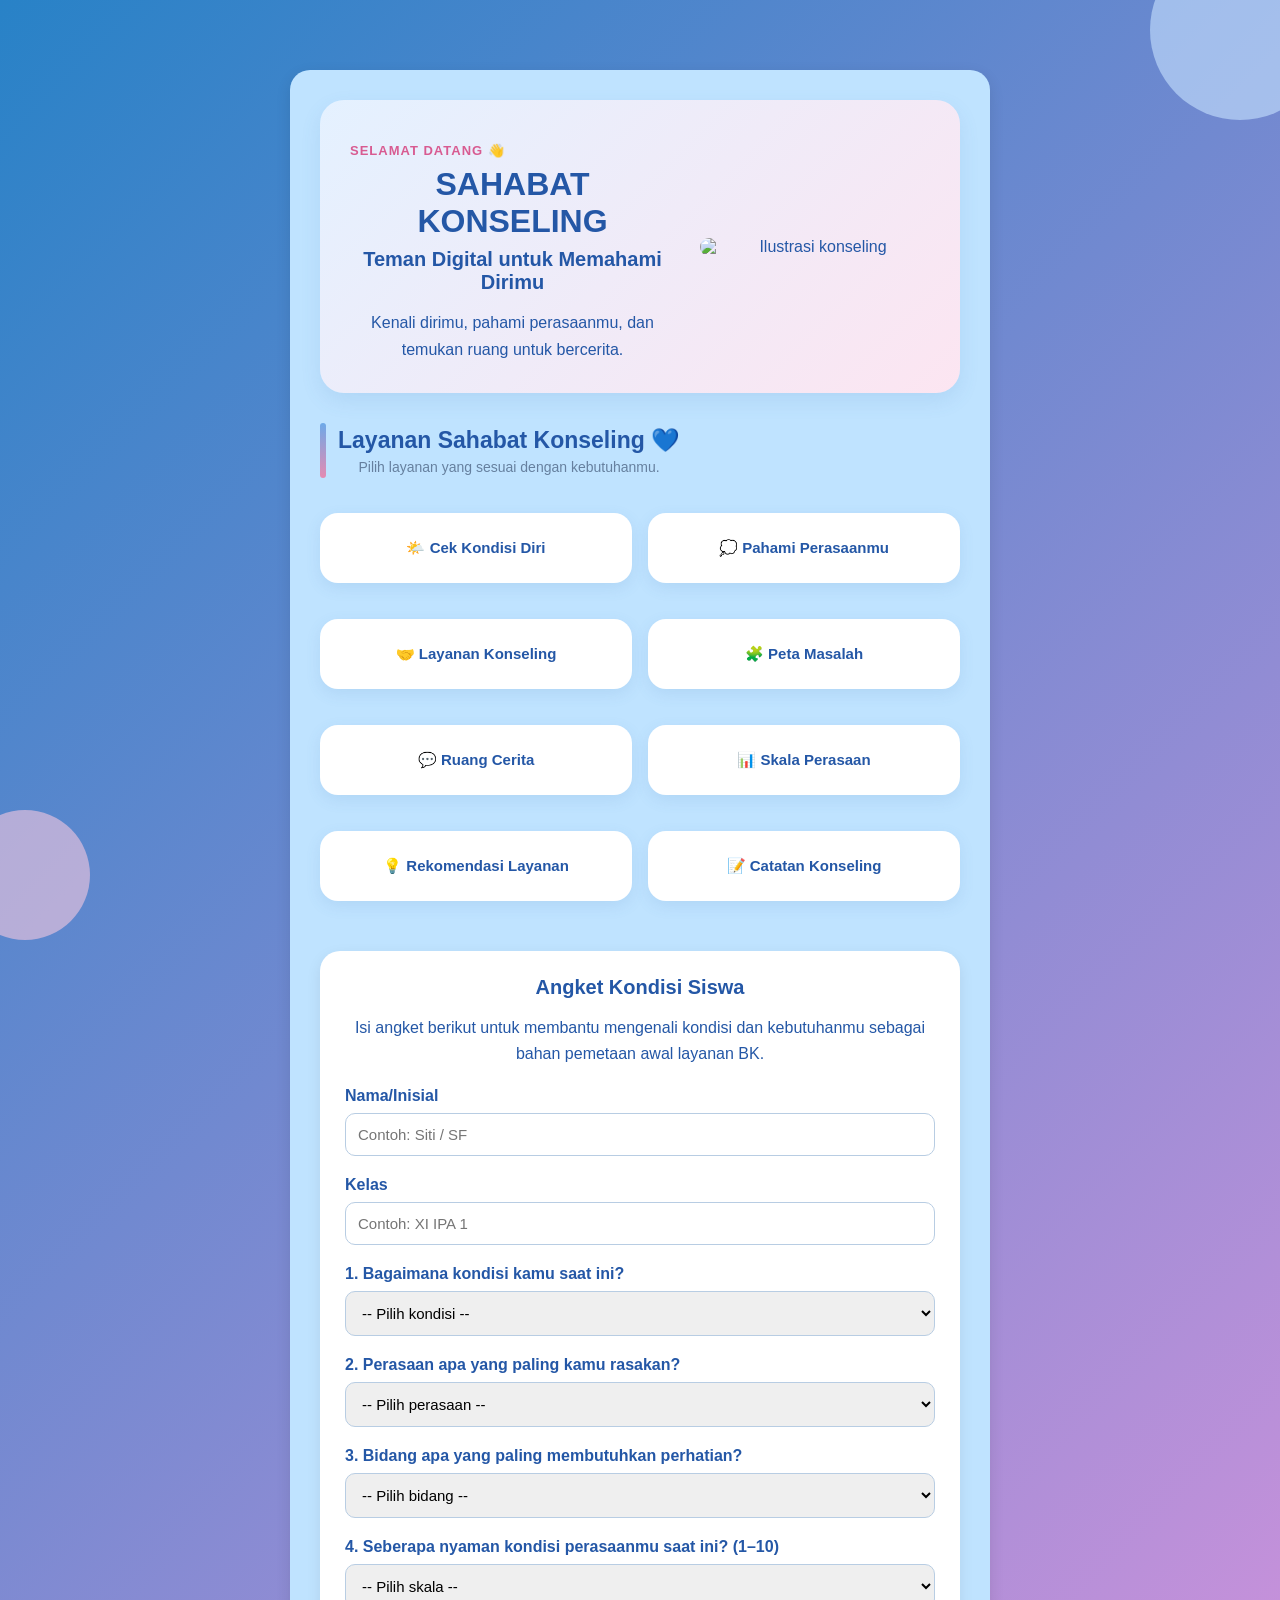
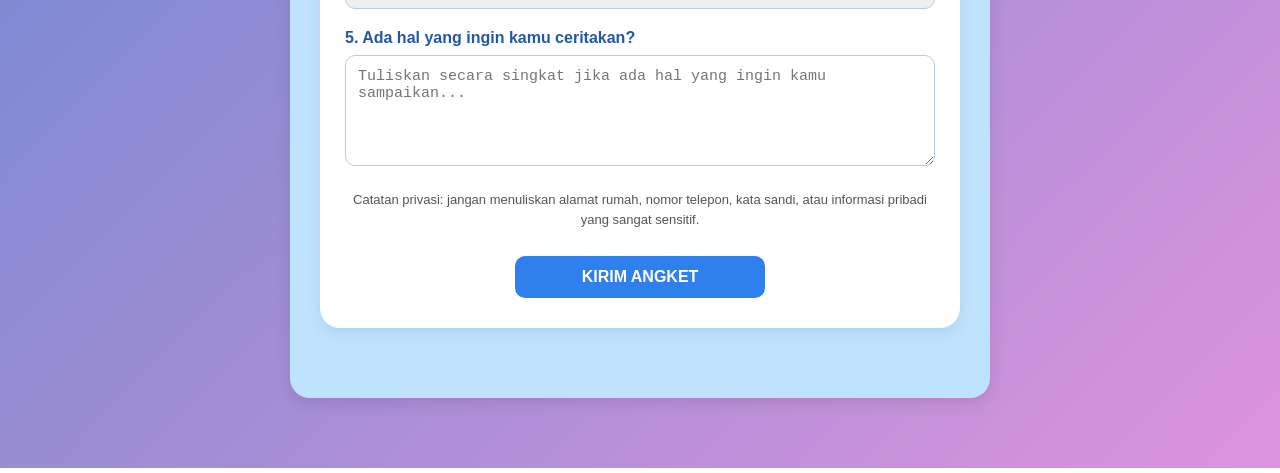
==== index.html @ 0c0e0106 "Add files via upload" ====
<!DOCTYPE html>
<html lang="id">

<head>
    <meta charset="UTF-8">
    <meta name="viewport" content="width=device-width, initial-scale=1.0">

    <title>SAHABAT KONSELING</title>

    <link rel="stylesheet" href="style.css">
</head>

<body>

    <div class="dekorasi dekorasi-1"></div>
    <div class="dekorasi dekorasi-2"></div>

    <div class="container">

        <!-- HERO -->
        <div class="hero">

            <div class="hero-content">

                <p class="welcome">SELAMAT DATANG 👋</p>

                <h1>SAHABAT KONSELING</h1>

                <h2>Teman Digital untuk Memahami Dirimu</h2>

                <p class="hero-text">
                    Kenali dirimu, pahami perasaanmu, dan temukan ruang untuk bercerita.
                </p>

            </div>

            <div class="hero-image">
                <img src="gambar/pg konseling.jpeg" alt="Ilustrasi konseling">
            </div>

        </div>


        <!-- LAYANAN -->
        <div class="section-title">

            <span class="section-line"></span>

            <div>

                <h3>Layanan Sahabat Konseling 💙</h3>

                <p class="layanan-text">
                    Pilih layanan yang sesuai dengan kebutuhanmu.
                </p>

            </div>

        </div>


        <div class="layanan-menu">

            <button onclick="cekKondisi()">🌤️ Cek Kondisi Diri</button>

            <button onclick="pahamiPerasaan()">💭 Pahami Perasaanmu</button>

            <button onclick="layananKonseling()">🤝 Layanan Konseling</button>

            <button onclick="petaMasalah()">🧩 Peta Masalah</button>

            <button onclick="ruangCerita()">💬 Ruang Cerita</button>

            <button onclick="skalaPerasaan()">📊 Skala Perasaan</button>

            <button onclick="rekomendasiLayanan()">💡 Rekomendasi Layanan</button>

            <button onclick="catatanKonseling()">📝 Catatan Konseling</button>

        </div>


        <div id="hasil"></div>


        <!-- ANGKET -->
        <section class="angket-section">

            <h2>Angket Kondisi Siswa</h2>

            <p>
                Isi angket berikut untuk membantu mengenali kondisi dan
                kebutuhanmu sebagai bahan pemetaan awal layanan BK.
            </p>


            <div class="form-group">

                <label for="namaAngket">Nama/Inisial</label>

                <input
                    type="text"
                    id="namaAngket"
                    placeholder="Contoh: Siti / SF"
                >

            </div>


            <div class="form-group">

                <label for="kelasAngket">Kelas</label>

                <input
                    type="text"
                    id="kelasAngket"
                    placeholder="Contoh: XI IPA 1"
                >

            </div>


            <div class="form-group">

                <label for="kondisiAngket">
                    1. Bagaimana kondisi kamu saat ini?
                </label>

                <select id="kondisiAngket">

                    <option value="">
                        -- Pilih kondisi --
                    </option>

                    <option value="Senang dan bersemangat">
                        Senang dan bersemangat
                    </option>

                    <option value="Biasa saja / cukup stabil">
                        Biasa saja / cukup stabil
                    </option>

                    <option value="Sedih / kurang semangat">
                        Sedih / kurang semangat
                    </option>

                    <option value="Cemas / khawatir">
                        Cemas / khawatir
                    </option>

                    <option value="Bingung">
                        Bingung
                    </option>

                </select>

            </div>


            <div class="form-group">

                <label for="perasaanAngket">
                    2. Perasaan apa yang paling kamu rasakan?
                </label>

                <select id="perasaanAngket">

                    <option value="">
                        -- Pilih perasaan --
                    </option>

                    <option value="Senang">Senang</option>
                    <option value="Sedih">Sedih</option>
                    <option value="Cemas">Cemas</option>
                    <option value="Marah">Marah</option>
                    <option value="Bingung">Bingung</option>

                </select>

            </div>


            <div class="form-group">

                <label for="bidangAngket">
                    3. Bidang apa yang paling membutuhkan perhatian?
                </label>

                <select id="bidangAngket">

                    <option value="">
                        -- Pilih bidang --
                    </option>

                    <option value="Pribadi">Pribadi</option>

                    <option value="Sosial / Pertemanan">
                        Sosial / Pertemanan
                    </option>

                    <option value="Belajar">Belajar</option>

                    <option value="Karier">Karier</option>

                    <option value="Keluarga">Keluarga</option>

                </select>

            </div>


            <div class="form-group">

                <label for="skalaAngket">
                    4. Seberapa nyaman kondisi perasaanmu saat ini? (1–10)
                </label>

                <select id="skalaAngket">

                    <option value="">
                        -- Pilih skala --
                    </option>

                    <option value="1">1 - Sangat tidak nyaman</option>
                    <option value="2">2</option>
                    <option value="3">3</option>
                    <option value="4">4</option>
                    <option value="5">5 - Cukup nyaman</option>
                    <option value="6">6</option>
                    <option value="7">7</option>
                    <option value="8">8</option>
                    <option value="9">9</option>
                    <option value="10">10 - Sangat nyaman</option>

                </select>

            </div>


            <div class="form-group">

                <label for="catatanAngket">
                    5. Ada hal yang ingin kamu ceritakan?
                </label>

                <textarea
                    id="catatanAngket"
                    rows="5"
                    placeholder="Tuliskan secara singkat jika ada hal yang ingin kamu sampaikan..."
                ></textarea>

            </div>


            <p class="privasi-angket">
                Catatan privasi: jangan menuliskan alamat rumah,
                nomor telepon, kata sandi, atau informasi pribadi
                yang sangat sensitif.
            </p>


            <button type="button" onclick="kirimAngket()">
                KIRIM ANGKET
            </button>

        </section>

    </div>


    <script src="./script.js"></script>

</body>

</html>
---- style.css ----
* {
    box-sizing: border-box;
}

body {
    margin: 0;
    padding: 30px 0;
    font-family: Arial, sans-serif;
    background: linear-gradient(135deg, #2882c7, #c035c088);
    color: #2457a6;
    min-height: 100vh;
}

h1 {
    text-align: center;
    margin: 45px auto 10px auto;
    font-size: 32px;
    width: 100%;
}

h2 {
    text-align: center;
    font-size: 20px;
    margin: 0 auto 10px auto;
    width: 100%;
}

h3 {
    text-align: center;
    font-size: 24px;
    margin: 25px auto 15px auto;
    width: 100%;
}

/* Kotak utama */
.container {
    width: 90%;
    max-width: 700px;
    margin: 40px auto;
    padding: 30px;
    background-color: #bfe3ff;
    border-radius: 20px;
    box-shadow: 0 5px 15px rgba(0, 0, 0, 0.1);
}

/* Tombol */
button {
    display: block;
    width: 250px;
    padding: 12px 20px;
    margin: 10px auto;
    border: none;
    border-radius: 10px;
    cursor: pointer;
    font-size: 14px;
    background-color: #2f80ed;
    color: white;
}

/* Saat tombol disentuh mouse */
button:hover {
    background-color: #e70f458a;
    transform: scale(1.03);
}

button:active {
    transform: scale(0.98);
}

.hero-text {
    text-align: center;
    width: 100%;
    max-width: 650px;
    margin: 10px auto 35px auto;
    padding: 0 20px;
    line-height: 1.6;
}
.layanan-text {
    text-align: center;
    width: 100%;
    margin: 0 auto 20px auto;
    padding: 0 20px;
    font-size: 16px;
}
.layanan-menu {
    display: flex;
    flex-direction: column;
    align-items: center;
    gap: 10px;
}

.layanan-menu button {
    width: 90%;
    max-width: 400px;
    padding: 14px 20px;
    border-radius: 12px;
    font-size: 15px;
box-shadow: 0 4px 8px rgba(0, 0, 0, 0.1);
    transition: 0.2s;
}
#hasil {
    display: none;
    width: 90%;
    max-width: 600px;
    margin: 25px auto;
    padding: 15px 20px;
    background-color: white;
    color: #0b138b;
    text-align: center;
    border: 2px solid #2f80ed;
    border-radius: 15px;
    box-shadow: 0 4px 10px rgba(0, 0, 0, 0.1);
}
/* DEKORASI */
.dekorasi {
    position: fixed;
    border-radius: 50%;
    z-index: -1;
    opacity: 0.6;
}

.dekorasi-1 {
    width: 180px;
    height: 180px;
    background: #c9e3ff;
    top: -60px;
    right: -50px;
}

.dekorasi-2 {
    width: 130px;
    height: 130px;
    background: #f6c9df;
    bottom: -40px;
    left: -40px;
}

/* HERO */
.hero {
    background: linear-gradient(135deg, #e4f1ff, #fce5f1);
    padding: 30px;
    border-radius: 24px;
    margin-bottom: 30px;
    box-shadow: 0 8px 20px rgba(70, 120, 180, 0.12);
}

.hero-content {
    max-width: 650px;
}

.welcome {
    font-size: 13px;
    font-weight: bold;
    color: #d85b91;
    letter-spacing: 1px;
    margin-bottom: 8px;
}

.hero h1 {
    margin: 5px 0 8px;
}

.hero h2 {
    margin: 0 0 15px;
}

.hero-text {
    margin: 0;
    line-height: 1.7;
}

/* JUDUL LAYANAN */
.section-title {
    display: flex;
    align-items: center;
    gap: 12px;
    margin: 25px 0 5px;
}

.section-line {
    width: 6px;
    height: 55px;
    border-radius: 10px;
    background: linear-gradient(#6da9e8, #e58bb2);
}

.section-title h3 {
    margin: 0 0 5px;
    color: #2457a6;
    font-size: 23px;
}

.section-title .layanan-text {
    margin: 0;
    color: #66809f;
    font-size: 14px;
}

/* KARTU LAYANAN */
.layanan-menu {
    display: grid;
    grid-template-columns: repeat(2, 1fr);
    gap: 16px;
    margin-top: 25px;
}

.layanan-menu button {
    width: 100%;
    min-height: 70px;
    border: none;
    border-radius: 18px;
    background: white;
    color: #2457a6;
    font-size: 15px;
    font-weight: bold;
    cursor: pointer;
    box-shadow: 0 5px 15px rgba(70, 120, 180, 0.12);
    transition: 0.25s;
}

.layanan-menu button:hover {
    transform: translateY(-4px);
    background: #eaf4ff;
    box-shadow: 0 8px 20px rgba(70, 120, 180, 0.2);
}

/* KARTU HASIL */
#hasil {
    margin-top: 25px;
}

.hasil-card {
    background: white;
    border-radius: 22px;
    padding: 25px;
    margin-top: 20px;
    box-shadow: 0 8px 25px rgba(70, 120, 180, 0.15);
    border-left: 6px solid #6da9e8;
    line-height: 1.7;
}

.hasil-card h3 {
    color: #2457a6;
    margin-top: 0;
}

.hasil-card p {
    color: #4f6680;
    line-height: 1.7;
}

.hasil-card strong {
    color: #2457a6;
}

/* TAMPILAN HP */
@media (max-width: 600px) {

    .container {
        width: 94%;
        padding: 20px;
    }

    .layanan-menu {
        grid-template-columns: 1fr;
    }

    .hero {
        padding: 22px;
    }

    h1 {
        font-size: 28px;
    }
}
/* GAMBAR HERO */
.hero {
    display: flex;
    align-items: center;
    justify-content: space-between;
    gap: 25px;
}

.hero-content {
    flex: 1;
}

.hero-image {
    flex: 0 0 230px;
    text-align: center;
}

.hero-image img {
    width: 100%;
    max-width: 230px;
    height: auto;
    display: block;
    border-radius: 20px;
}
@media (max-width: 600px) {

    .hero {
        flex-direction: column;
        text-align: center;
    }

    .hero-image {
        flex: none;
    }

    .hero-image img {
        max-width: 200px;
    }
}

/* ================================
   ANGKET KONSELINGKU
================================ */

.angket-section {
    margin: 40px auto;
    padding: 25px;
    max-width: 650px;
    background: #ffffff;
    border-radius: 20px;
    box-shadow: 0 5px 15px rgba(0, 0, 0, 0.08);
    text-align: left;
}

.angket-section h2 {
    text-align: center;
    margin-bottom: 10px;
}

.angket-section > p {
    text-align: center;
    line-height: 1.6;
}

.form-group {
    margin: 20px 0;
}

.form-group label {
    display: block;
    margin-bottom: 8px;
    font-weight: bold;
}

.form-group input,
.form-group select,
.form-group textarea {
    width: 100%;
    padding: 12px;
    border: 1px solid #b8cde3;
    border-radius: 10px;
    box-sizing: border-box;
    font-size: 15px;
}

.form-group textarea {
    resize: vertical;
}

.privasi-angket {
    font-size: 13px;
    color: #555;
    line-height: 1.5;
}

.angket-section button {
    display: block;
    width: 250px;
    margin: 25px auto 5px;
    padding: 12px;
    border: none;
    border-radius: 10px;
    cursor: pointer;
    font-size: 16px;
    font-weight: bold;
}
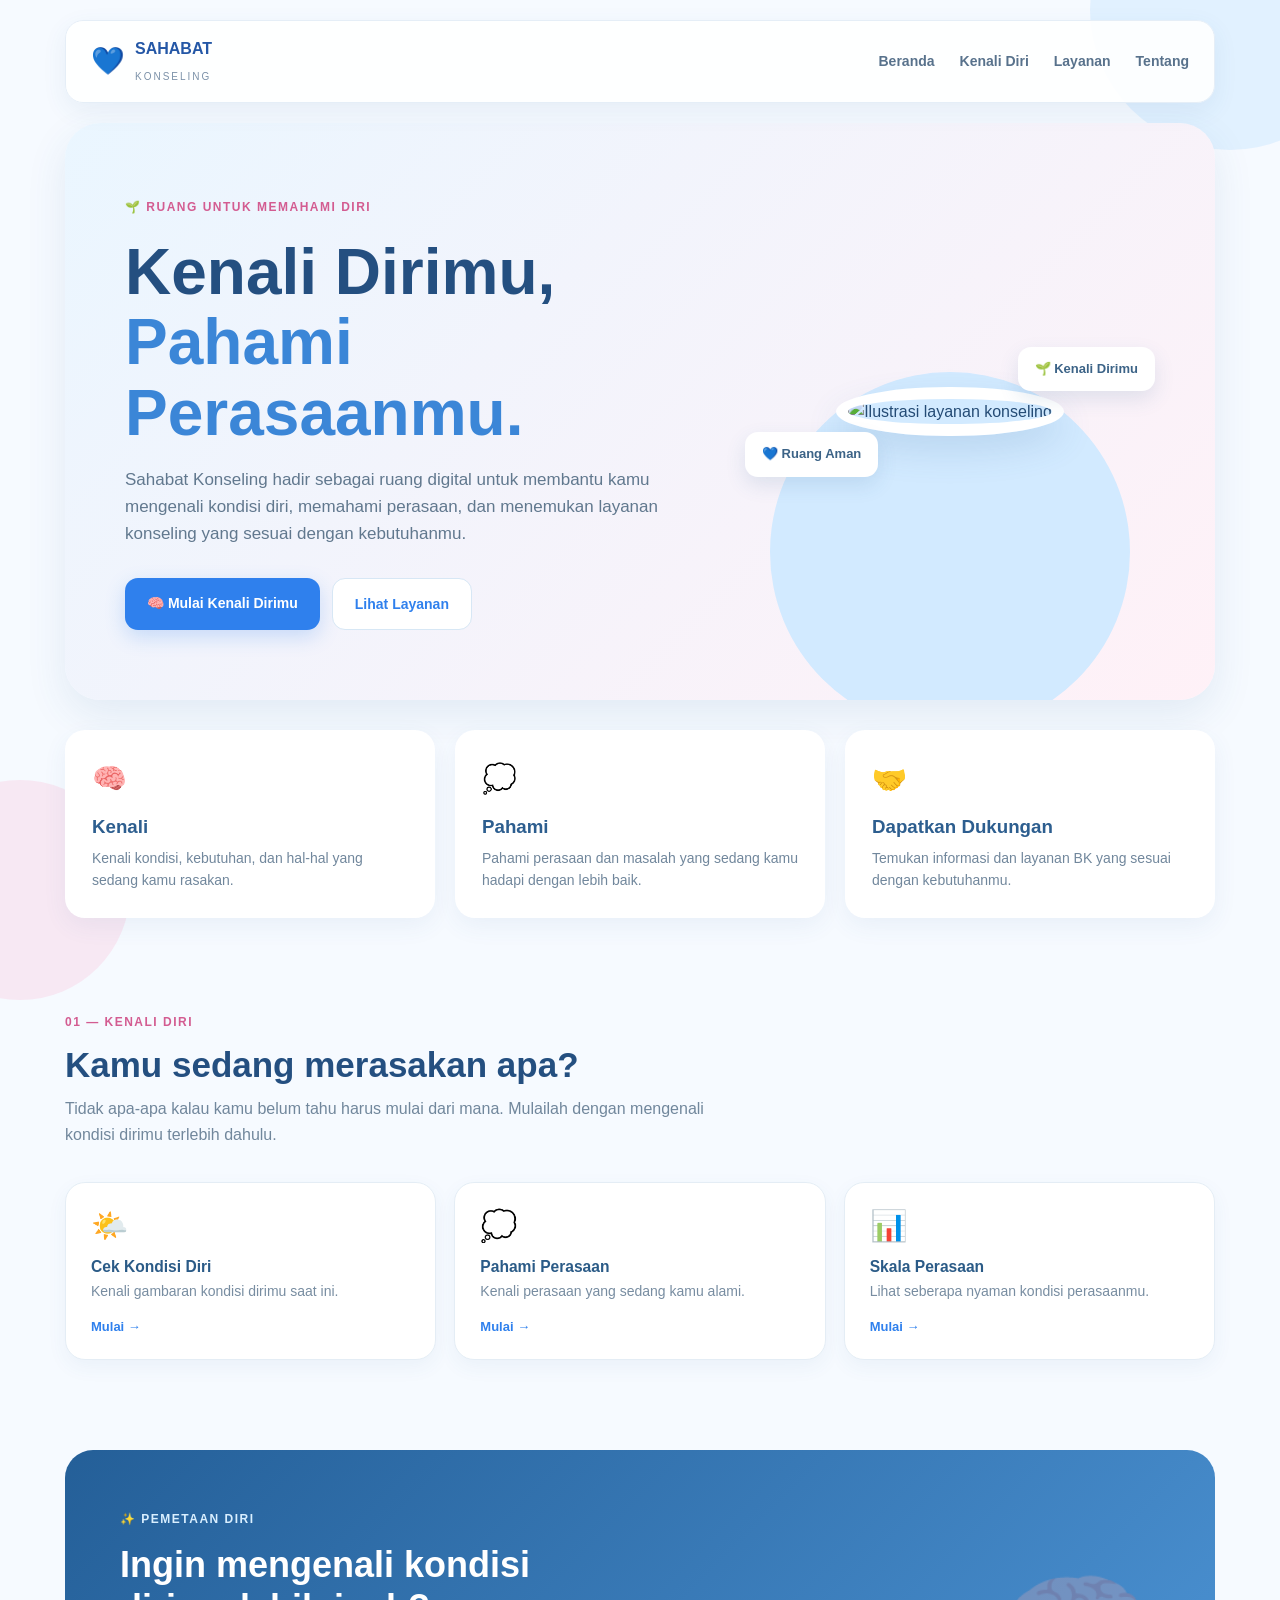
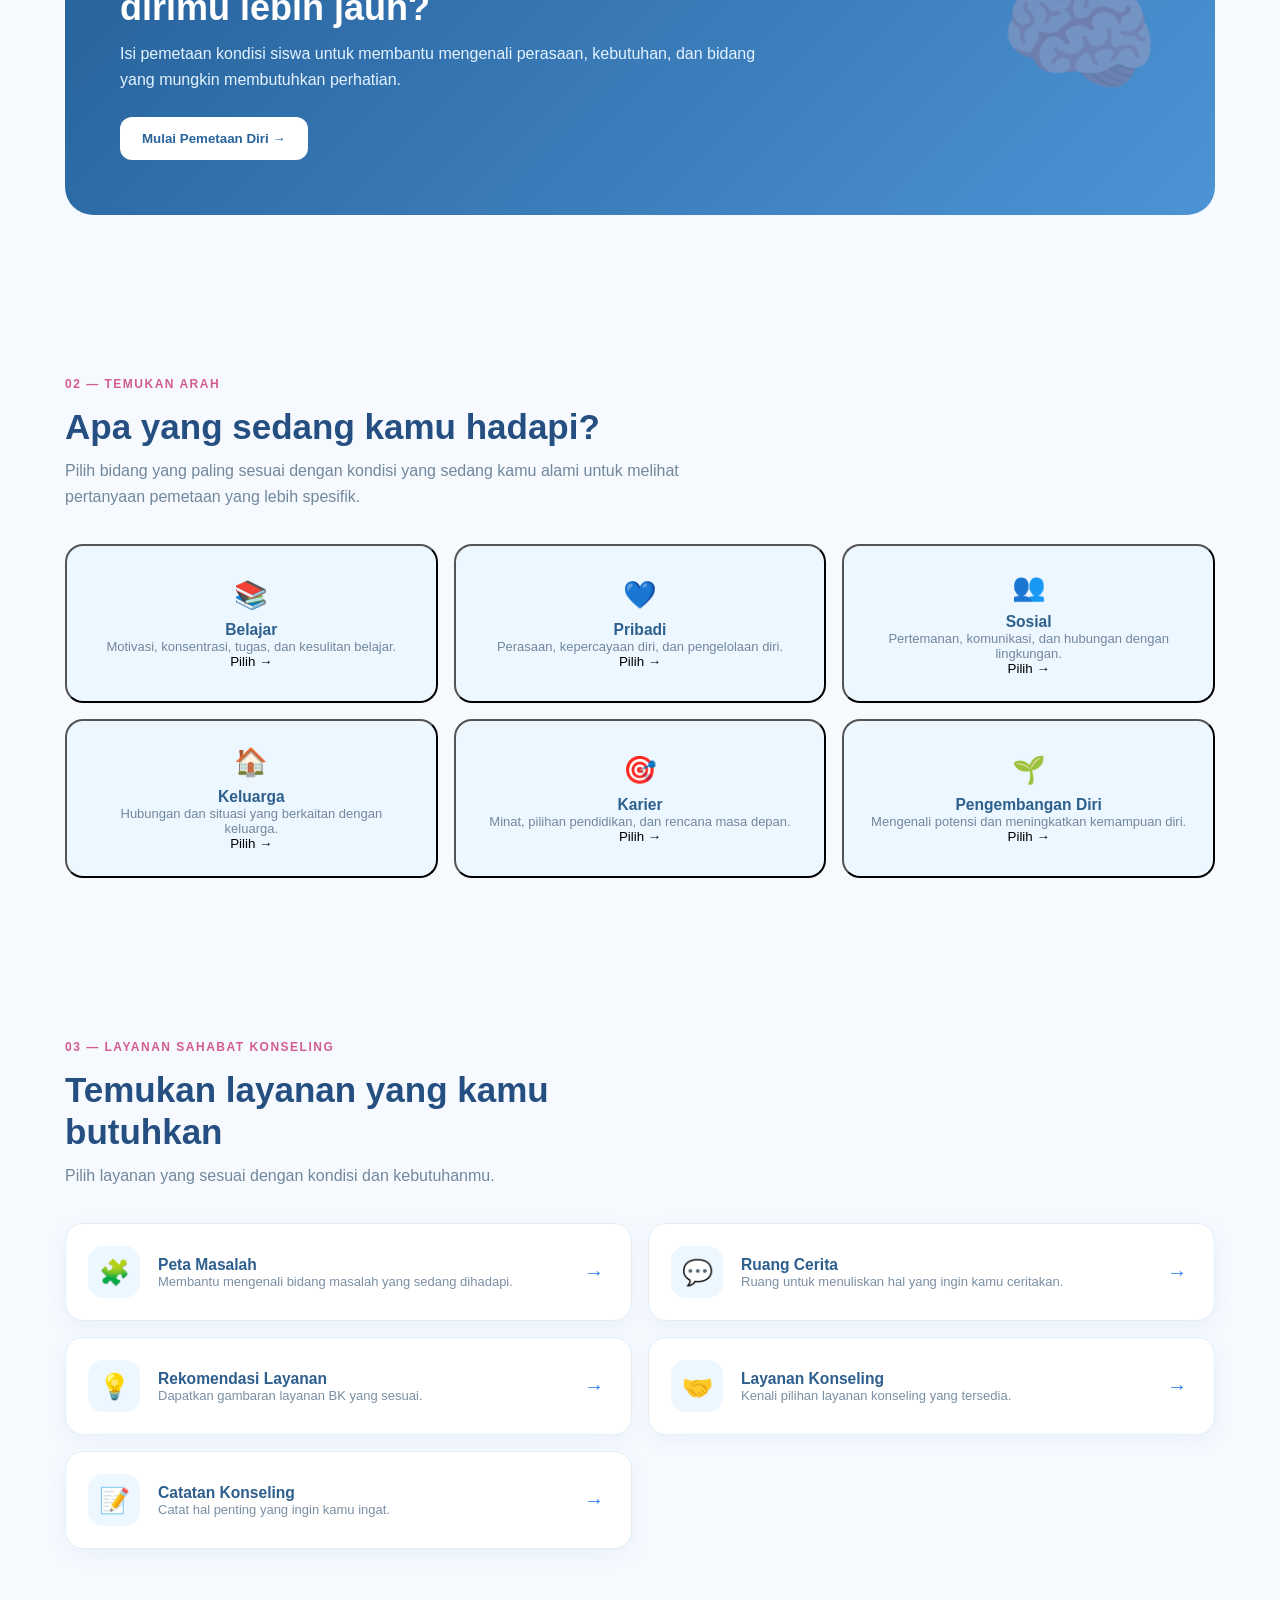
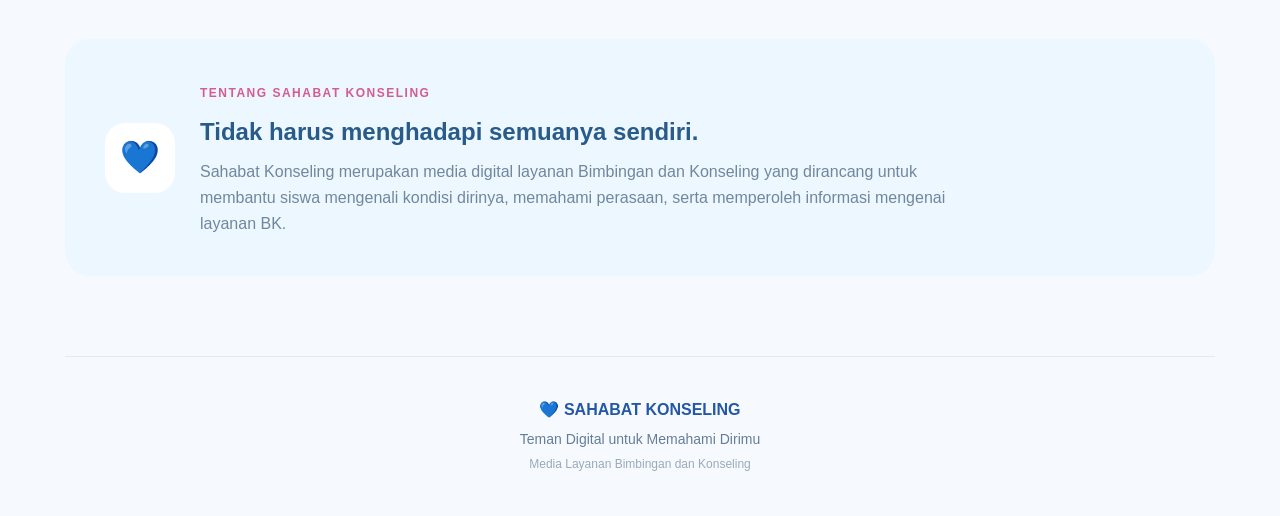
==== commit 2da8d4bf: "Add files via upload" ====
--- a/index.html
+++ b/index.html
@@ -5,98 +5,763 @@
     <meta charset="UTF-8">
     <meta name="viewport" content="width=device-width, initial-scale=1.0">
 
-    <title>SAHABAT KONSELING</title>
+    <title>Sahabat Konseling</title>
 
     <link rel="stylesheet" href="style.css">
 </head>
 
 <body>
 
+    <!-- DEKORASI -->
     <div class="dekorasi dekorasi-1"></div>
     <div class="dekorasi dekorasi-2"></div>
 
-    <div class="container">
-
-        <!-- HERO -->
-        <div class="hero">
+
+    <!-- NAVBAR -->
+    <header class="navbar">
+
+        <div class="logo">
+            <span>💙</span>
+
+            <div>
+                <strong>SAHABAT</strong>
+                <small>KONSELING</small>
+            </div>
+        </div>
+
+
+        <nav>
+            <a href="#beranda">Beranda</a>
+            <a href="#kenali">Kenali Diri</a>
+            <a href="#layanan">Layanan</a>
+            <a href="#tentang">Tentang</a>
+        </nav>
+
+    </header>
+
+
+    <main>
+
+
+        <!-- =========================
+             HERO
+        ========================== -->
+
+        <section class="hero" id="beranda">
 
             <div class="hero-content">
 
-                <p class="welcome">SELAMAT DATANG 👋</p>
-
-                <h1>SAHABAT KONSELING</h1>
-
-                <h2>Teman Digital untuk Memahami Dirimu</h2>
-
-                <p class="hero-text">
-                    Kenali dirimu, pahami perasaanmu, dan temukan ruang untuk bercerita.
+                <span class="hero-label">
+                    🌱 RUANG UNTUK MEMAHAMI DIRI
+                </span>
+
+
+                <h1>
+                    Kenali Dirimu,<br>
+                    <span>Pahami Perasaanmu.</span>
+                </h1>
+
+
+                <p>
+                    Sahabat Konseling hadir sebagai ruang digital
+                    untuk membantu kamu mengenali kondisi diri,
+                    memahami perasaan, dan menemukan layanan
+                    konseling yang sesuai dengan kebutuhanmu.
                 </p>
 
-            </div>
+
+                <div class="hero-buttons">
+
+                    <a href="#kenali" class="btn-primary">
+                        🧠 Mulai Kenali Dirimu
+                    </a>
+
+                    <a href="#layanan" class="btn-secondary">
+                        Lihat Layanan
+                    </a>
+
+                </div>
+
+            </div>
+
 
             <div class="hero-image">
-                <img src="gambar/pg konseling.jpeg" alt="Ilustrasi konseling">
-            </div>
-
-        </div>
-
-
-        <!-- LAYANAN -->
-        <div class="section-title">
-
-            <span class="section-line"></span>
-
-            <div>
-
-                <h3>Layanan Sahabat Konseling 💙</h3>
-
-                <p class="layanan-text">
-                    Pilih layanan yang sesuai dengan kebutuhanmu.
+
+                <div class="image-circle"></div>
+
+                <img
+                    src="gambar/pg konseling.jpeg"
+                    alt="Ilustrasi layanan konseling"
+                >
+
+
+                <div class="floating-card card-one">
+                    💙 Ruang Aman
+                </div>
+
+
+                <div class="floating-card card-two">
+                    🌱 Kenali Dirimu
+                </div>
+
+            </div>
+
+        </section>
+
+
+
+        <!-- =========================
+             INFO SINGKAT
+        ========================== -->
+
+        <section class="intro-section">
+
+
+            <div class="intro-card">
+
+                <div class="intro-icon">
+                    🧠
+                </div>
+
+                <h3>
+                    Kenali
+                </h3>
+
+                <p>
+                    Kenali kondisi, kebutuhan, dan hal-hal
+                    yang sedang kamu rasakan.
                 </p>
 
             </div>
 
-        </div>
-
-
-        <div class="layanan-menu">
-
-            <button onclick="cekKondisi()">🌤️ Cek Kondisi Diri</button>
-
-            <button onclick="pahamiPerasaan()">💭 Pahami Perasaanmu</button>
-
-            <button onclick="layananKonseling()">🤝 Layanan Konseling</button>
-
-            <button onclick="petaMasalah()">🧩 Peta Masalah</button>
-
-            <button onclick="ruangCerita()">💬 Ruang Cerita</button>
-
-            <button onclick="skalaPerasaan()">📊 Skala Perasaan</button>
-
-            <button onclick="rekomendasiLayanan()">💡 Rekomendasi Layanan</button>
-
-            <button onclick="catatanKonseling()">📝 Catatan Konseling</button>
-
-        </div>
-
+
+
+            <div class="intro-card">
+
+                <div class="intro-icon">
+                    💭
+                </div>
+
+                <h3>
+                    Pahami
+                </h3>
+
+                <p>
+                    Pahami perasaan dan masalah yang sedang
+                    kamu hadapi dengan lebih baik.
+                </p>
+
+            </div>
+
+
+
+            <div class="intro-card">
+
+                <div class="intro-icon">
+                    🤝
+                </div>
+
+                <h3>
+                    Dapatkan Dukungan
+                </h3>
+
+                <p>
+                    Temukan informasi dan layanan BK yang
+                    sesuai dengan kebutuhanmu.
+                </p>
+
+            </div>
+
+        </section>
+
+
+
+        <!-- =========================
+             KENALI DIRI
+        ========================== -->
+
+        <section class="section" id="kenali">
+
+
+            <div class="section-heading">
+
+                <span>
+                    01 — KENALI DIRI
+                </span>
+
+                <h2>
+                    Kamu sedang merasakan apa?
+                </h2>
+
+                <p>
+                    Tidak apa-apa kalau kamu belum tahu harus mulai dari mana.
+                    Mulailah dengan mengenali kondisi dirimu terlebih dahulu.
+                </p>
+
+            </div>
+
+
+
+            <div class="condition-grid">
+
+
+                <button
+                    onclick="cekKondisi()"
+                    class="condition-card"
+                >
+
+                    <div class="condition-icon">
+                        🌤️
+                    </div>
+
+                    <h3>
+                        Cek Kondisi Diri
+                    </h3>
+
+                    <p>
+                        Kenali gambaran kondisi dirimu saat ini.
+                    </p>
+
+                    <span>
+                        Mulai →
+                    </span>
+
+                </button>
+
+
+
+                <button
+                    onclick="pahamiPerasaan()"
+                    class="condition-card"
+                >
+
+                    <div class="condition-icon">
+                        💭
+                    </div>
+
+                    <h3>
+                        Pahami Perasaan
+                    </h3>
+
+                    <p>
+                        Kenali perasaan yang sedang kamu alami.
+                    </p>
+
+                    <span>
+                        Mulai →
+                    </span>
+
+                </button>
+
+
+
+                <button
+                    onclick="skalaPerasaan()"
+                    class="condition-card"
+                >
+
+                    <div class="condition-icon">
+                        📊
+                    </div>
+
+                    <h3>
+                        Skala Perasaan
+                    </h3>
+
+                    <p>
+                        Lihat seberapa nyaman kondisi perasaanmu.
+                    </p>
+
+                    <span>
+                        Mulai →
+                    </span>
+
+                </button>
+
+            </div>
+
+        </section>
+
+
+
+        <!-- HASIL JAVASCRIPT -->
 
         <div id="hasil"></div>
 
 
-        <!-- ANGKET -->
-        <section class="angket-section">
-
-            <h2>Angket Kondisi Siswa</h2>
-
-            <p>
-                Isi angket berikut untuk membantu mengenali kondisi dan
-                kebutuhanmu sebagai bahan pemetaan awal layanan BK.
-            </p>
-
+
+        <!-- =========================
+             TEMUKAN ARAH
+        ========================== -->
+
+        <section
+            class="section problem-section"
+            id="temukan-arah"
+        >
+
+
+            <div class="section-heading">
+
+                <span>
+                    02 — TEMUKAN ARAH
+                </span>
+
+                <h2>
+                    Apa yang sedang kamu hadapi?
+                </h2>
+
+                <p>
+                    Pilih bidang yang paling sesuai dengan kondisi
+                    yang sedang kamu alami untuk melihat pertanyaan
+                    pemetaan yang lebih spesifik.
+                </p>
+
+            </div>
+
+
+
+            <div class="problem-grid">
+
+
+                <!-- BELAJAR -->
+
+                <button
+                    type="button"
+                    class="problem-card"
+                    onclick="bukaBidang('Belajar')"
+                >
+
+                    <div>
+                        📚
+                    </div>
+
+                    <h3>
+                        Belajar
+                    </h3>
+
+                    <p>
+                        Motivasi, konsentrasi, tugas, dan kesulitan belajar.
+                    </p>
+
+                    <span>
+                        Pilih →
+                    </span>
+
+                </button>
+
+
+
+                <!-- PRIBADI -->
+
+                <button
+                    type="button"
+                    class="problem-card"
+                    onclick="bukaBidang('Pribadi')"
+                >
+
+                    <div>
+                        💙
+                    </div>
+
+                    <h3>
+                        Pribadi
+                    </h3>
+
+                    <p>
+                        Perasaan, kepercayaan diri, dan pengelolaan diri.
+                    </p>
+
+                    <span>
+                        Pilih →
+                    </span>
+
+                </button>
+
+
+
+                <!-- SOSIAL -->
+
+                <button
+                    type="button"
+                    class="problem-card"
+                    onclick="bukaBidang('Sosial')"
+                >
+
+                    <div>
+                        👥
+                    </div>
+
+                    <h3>
+                        Sosial
+                    </h3>
+
+                    <p>
+                        Pertemanan, komunikasi, dan hubungan dengan lingkungan.
+                    </p>
+
+                    <span>
+                        Pilih →
+                    </span>
+
+                </button>
+
+
+
+                <!-- KELUARGA -->
+
+                <button
+                    type="button"
+                    class="problem-card"
+                    onclick="bukaBidang('Keluarga')"
+                >
+
+                    <div>
+                        🏠
+                    </div>
+
+                    <h3>
+                        Keluarga
+                    </h3>
+
+                    <p>
+                        Hubungan dan situasi yang berkaitan dengan keluarga.
+                    </p>
+
+                    <span>
+                        Pilih →
+                    </span>
+
+                </button>
+
+
+
+                <!-- KARIER -->
+
+                <button
+                    type="button"
+                    class="problem-card"
+                    onclick="bukaBidang('Karier')"
+                >
+
+                    <div>
+                        🎯
+                    </div>
+
+                    <h3>
+                        Karier
+                    </h3>
+
+                    <p>
+                        Minat, pilihan pendidikan, dan rencana masa depan.
+                    </p>
+
+                    <span>
+                        Pilih →
+                    </span>
+
+                </button>
+
+
+
+                <!-- PENGEMBANGAN DIRI -->
+
+                <button
+                    type="button"
+                    class="problem-card"
+                    onclick="bukaBidang('Pengembangan Diri')"
+                >
+
+                    <div>
+                        🌱
+                    </div>
+
+                    <h3>
+                        Pengembangan Diri
+                    </h3>
+
+                    <p>
+                        Mengenali potensi dan meningkatkan kemampuan diri.
+                    </p>
+
+                    <span>
+                        Pilih →
+                    </span>
+
+                </button>
+
+            </div>
+
+
+            <!-- TEMPAT PERTANYAAN AKAN MUNCUL -->
+
+            <div
+                id="pertanyaanBidang"
+                class="pertanyaan-bidang"
+            ></div>
+
+        </section>
+
+
+
+        <!-- =========================
+             LAYANAN
+        ========================== -->
+
+        <section
+            class="section"
+            id="layanan"
+        >
+
+
+            <div class="section-heading">
+
+                <span>
+                    03 — LAYANAN SAHABAT KONSELING
+                </span>
+
+                <h2>
+                    Temukan layanan yang kamu butuhkan
+                </h2>
+
+                <p>
+                    Pilih layanan yang sesuai dengan kondisi dan kebutuhanmu.
+                </p>
+
+            </div>
+
+
+
+            <div class="service-grid">
+
+
+                <button
+                    onclick="petaMasalah()"
+                    class="service-card"
+                >
+
+                    <div class="service-icon">
+                        🧩
+                    </div>
+
+                    <div>
+
+                        <h3>
+                            Peta Masalah
+                        </h3>
+
+                        <p>
+                            Membantu mengenali bidang masalah yang sedang dihadapi.
+                        </p>
+
+                    </div>
+
+                    <span>
+                        →
+                    </span>
+
+                </button>
+
+
+
+                <button
+                    onclick="ruangCerita()"
+                    class="service-card"
+                >
+
+                    <div class="service-icon">
+                        💬
+                    </div>
+
+                    <div>
+
+                        <h3>
+                            Ruang Cerita
+                        </h3>
+
+                        <p>
+                            Ruang untuk menuliskan hal yang ingin kamu ceritakan.
+                        </p>
+
+                    </div>
+
+                    <span>
+                        →
+                    </span>
+
+                </button>
+
+
+
+                <button
+                    onclick="rekomendasiLayanan()"
+                    class="service-card"
+                >
+
+                    <div class="service-icon">
+                        💡
+                    </div>
+
+                    <div>
+
+                        <h3>
+                            Rekomendasi Layanan
+                        </h3>
+
+                        <p>
+                            Dapatkan gambaran layanan BK yang sesuai.
+                        </p>
+
+                    </div>
+
+                    <span>
+                        →
+                    </span>
+
+                </button>
+
+
+
+                <button
+                    onclick="layananKonseling()"
+                    class="service-card"
+                >
+
+                    <div class="service-icon">
+                        🤝
+                    </div>
+
+                    <div>
+
+                        <h3>
+                            Layanan Konseling
+                        </h3>
+
+                        <p>
+                            Kenali pilihan layanan konseling yang tersedia.
+                        </p>
+
+                    </div>
+
+                    <span>
+                        →
+                    </span>
+
+                </button>
+
+
+
+                <button
+                    onclick="catatanKonseling()"
+                    class="service-card"
+                >
+
+                    <div class="service-icon">
+                        📝
+                    </div>
+
+                    <div>
+
+                        <h3>
+                            Catatan Konseling
+                        </h3>
+
+                        <p>
+                            Catat hal penting yang ingin kamu ingat.
+                        </p>
+
+                    </div>
+
+                    <span>
+                        →
+                    </span>
+
+                </button>
+
+            </div>
+
+        </section>
+
+
+
+        <!-- =========================
+             PEMETAAN
+        ========================== -->
+
+        <section class="assessment-section">
+
+
+            <div class="assessment-content">
+
+                <span class="small-label">
+                    ✨ PEMETAAN DIRI
+                </span>
+
+                <h2>
+                    Ingin mengenali kondisi<br>
+                    dirimu lebih jauh?
+                </h2>
+
+                <p>
+                    Isi pemetaan kondisi siswa untuk membantu
+                    mengenali perasaan, kebutuhan, dan bidang
+                    yang mungkin membutuhkan perhatian.
+                </p>
+
+                <button
+                    type="button"
+                    class="assessment-button"
+                    onclick="bukaAngket()"
+                >
+                    Mulai Pemetaan Diri →
+                </button>
+
+            </div>
+
+
+            <div class="assessment-decoration">
+                🧠
+            </div>
+
+        </section>
+
+
+
+        <!-- =========================
+             FORM ANGKET
+        ========================== -->
+
+        <section
+            class="angket-section"
+            id="formAngket"
+        >
+
+
+            <div class="form-heading">
+
+                <span>
+                    PEMETAAN KONDISI SISWA
+                </span>
+
+                <h2>
+                    Kenali Kondisi Dirimu
+                </h2>
+
+                <p>
+                    Jawablah pertanyaan sesuai dengan kondisi yang
+                    sedang kamu alami. Tidak ada jawaban benar atau salah.
+                </p>
+
+            </div>
+
+
+
+            <!-- IDENTITAS -->
 
             <div class="form-group">
 
-                <label for="namaAngket">Nama/Inisial</label>
+                <label for="namaAngket">
+                    Nama / Inisial *
+                </label>
 
                 <input
                     type="text"
@@ -107,9 +772,12 @@
             </div>
 
 
+
             <div class="form-group">
 
-                <label for="kelasAngket">Kelas</label>
+                <label for="kelasAngket">
+                    Kelas *
+                </label>
 
                 <input
                     type="text"
@@ -120,36 +788,62 @@
             </div>
 
 
+
+            <!-- KONTAK -->
+
             <div class="form-group">
 
+                <label for="kontakAngket">
+                    Gmail / Nomor HP *
+                </label>
+
+                <p class="form-help">
+                    Masukkan Gmail atau nomor HP yang aktif agar konselor
+                    dapat menghubungi kamu jika diperlukan untuk tindak lanjut.
+                </p>
+
+                <input
+                    type="text"
+                    id="kontakAngket"
+                    placeholder="Contoh: nama@gmail.com / 081234567890"
+                >
+
+            </div>
+
+
+
+            <!-- KONDISI UMUM -->
+
+            <div class="form-group">
+
                 <label for="kondisiAngket">
-                    1. Bagaimana kondisi kamu saat ini?
+                    1. Bagaimana keadaanmu secara umum saat ini? *
                 </label>
 
                 <select id="kondisiAngket">
 
                     <option value="">
-                        -- Pilih kondisi --
-                    </option>
-
-                    <option value="Senang dan bersemangat">
-                        Senang dan bersemangat
-                    </option>
-
-                    <option value="Biasa saja / cukup stabil">
-                        Biasa saja / cukup stabil
-                    </option>
-
-                    <option value="Sedih / kurang semangat">
-                        Sedih / kurang semangat
-                    </option>
-
-                    <option value="Cemas / khawatir">
-                        Cemas / khawatir
-                    </option>
-
-                    <option value="Bingung">
-                        Bingung
+                        -- Pilih keadaan --
+                    </option>
+
+                    <option value="Merasa baik dan bersemangat">
+                        Merasa baik dan bersemangat
+                    </option>
+
+                    <option value="Cukup baik tetapi ada beberapa hal yang dipikirkan">
+                        Cukup baik tetapi ada beberapa hal yang dipikirkan
+                    </option>
+
+                    <option value="Sedang mengalami kesulitan">
+                        Sedang mengalami kesulitan
+                    </option>
+
+                    <option value="Sedang merasa tertekan">
+                        Sedang merasa tertekan
+                    </option>
+
+                    <option value="Merasa bingung dengan keadaan yang dihadapi">
+                        Merasa bingung dengan keadaan yang dihadapi
                     </option>
 
                 </select>
@@ -157,10 +851,13 @@
             </div>
 
 
+
+            <!-- PERASAAN -->
+
             <div class="form-group">
 
                 <label for="perasaanAngket">
-                    2. Perasaan apa yang paling kamu rasakan?
+                    2. Perasaan apa yang paling kamu rasakan saat ini? *
                 </label>
 
                 <select id="perasaanAngket">
@@ -169,50 +866,63 @@
                         -- Pilih perasaan --
                     </option>
 
-                    <option value="Senang">Senang</option>
-                    <option value="Sedih">Sedih</option>
-                    <option value="Cemas">Cemas</option>
-                    <option value="Marah">Marah</option>
-                    <option value="Bingung">Bingung</option>
+                    <option value="Senang">
+                        😊 Senang
+                    </option>
+
+                    <option value="Sedih">
+                        💙 Sedih
+                    </option>
+
+                    <option value="Cemas atau khawatir">
+                        😟 Cemas atau khawatir
+                    </option>
+
+                    <option value="Marah atau kesal">
+                        😤 Marah atau kesal
+                    </option>
+
+                    <option value="Bingung">
+                        🧩 Bingung
+                    </option>
+
+                    <option value="Takut">
+                        😟 Takut
+                    </option>
+
+                    <option value="Kecewa">
+                        💭 Kecewa
+                    </option>
+
+                    <option value="Biasa saja">
+                        🌱 Biasa saja
+                    </option>
 
                 </select>
 
             </div>
 
 
+
+            <!-- PERTANYAAN BIDANG -->
+            <!--
+                BAGIAN INI AKAN DIISI OTOMATIS
+                OLEH JAVASCRIPT SAAT USER MEMILIH
+                SALAH SATU DARI 6 KOTAK DI ATAS.
+            -->
+
+            <div
+                id="pertanyaanBidangAngket"
+            ></div>
+
+
+
+            <!-- SKALA PERASAAN -->
+
             <div class="form-group">
 
-                <label for="bidangAngket">
-                    3. Bidang apa yang paling membutuhkan perhatian?
-                </label>
-
-                <select id="bidangAngket">
-
-                    <option value="">
-                        -- Pilih bidang --
-                    </option>
-
-                    <option value="Pribadi">Pribadi</option>
-
-                    <option value="Sosial / Pertemanan">
-                        Sosial / Pertemanan
-                    </option>
-
-                    <option value="Belajar">Belajar</option>
-
-                    <option value="Karier">Karier</option>
-
-                    <option value="Keluarga">Keluarga</option>
-
-                </select>
-
-            </div>
-
-
-            <div class="form-group">
-
                 <label for="skalaAngket">
-                    4. Seberapa nyaman kondisi perasaanmu saat ini? (1–10)
+                    9. Seberapa nyaman kondisi perasaanmu saat ini? *
                 </label>
 
                 <select id="skalaAngket">
@@ -221,52 +931,165 @@
                         -- Pilih skala --
                     </option>
 
-                    <option value="1">1 - Sangat tidak nyaman</option>
-                    <option value="2">2</option>
-                    <option value="3">3</option>
-                    <option value="4">4</option>
-                    <option value="5">5 - Cukup nyaman</option>
-                    <option value="6">6</option>
-                    <option value="7">7</option>
-                    <option value="8">8</option>
-                    <option value="9">9</option>
-                    <option value="10">10 - Sangat nyaman</option>
+                    <option value="1">
+                        1 - Sangat tidak nyaman
+                    </option>
+
+                    <option value="2">
+                        2
+                    </option>
+
+                    <option value="3">
+                        3
+                    </option>
+
+                    <option value="4">
+                        4
+                    </option>
+
+                    <option value="5">
+                        5 - Cukup nyaman
+                    </option>
+
+                    <option value="6">
+                        6
+                    </option>
+
+                    <option value="7">
+                        7
+                    </option>
+
+                    <option value="8">
+                        8
+                    </option>
+
+                    <option value="9">
+                        9
+                    </option>
+
+                    <option value="10">
+                        10 - Sangat nyaman
+                    </option>
 
                 </select>
 
             </div>
 
 
+
+            <!-- CERITA TAMBAHAN -->
+
             <div class="form-group">
 
                 <label for="catatanAngket">
-                    5. Ada hal yang ingin kamu ceritakan?
+
+                    10. Ada hal lain yang ingin kamu ceritakan?
+
+                    <span style="font-weight:normal;">
+                        (opsional)
+                    </span>
+
                 </label>
+
 
                 <textarea
                     id="catatanAngket"
                     rows="5"
-                    placeholder="Tuliskan secara singkat jika ada hal yang ingin kamu sampaikan..."
+                    placeholder="Tuliskan jika ada hal lain yang ingin kamu sampaikan..."
                 ></textarea>
 
             </div>
 
 
+
+            <!-- PRIVASI -->
+
             <p class="privasi-angket">
-                Catatan privasi: jangan menuliskan alamat rumah,
-                nomor telepon, kata sandi, atau informasi pribadi
+
+                🔒 Data yang kamu berikan digunakan untuk membantu
+                pemetaan awal dan tindak lanjut layanan BK.
+                Jangan menuliskan kata sandi atau informasi pribadi
                 yang sangat sensitif.
+
             </p>
 
 
-            <button type="button" onclick="kirimAngket()">
-                KIRIM ANGKET
+
+            <button
+                type="button"
+                class="submit-angket"
+                onclick="kirimAngket()"
+            >
+                Kirim Pemetaan →
             </button>
 
         </section>
 
-    </div>
-
+
+
+        <!-- =========================
+             TENTANG
+        ========================== -->
+
+        <section
+            class="about-section"
+            id="tentang"
+        >
+
+            <div class="about-icon">
+                💙
+            </div>
+
+
+            <div>
+
+                <span class="small-label">
+                    TENTANG SAHABAT KONSELING
+                </span>
+
+                <h2>
+                    Tidak harus menghadapi semuanya sendiri.
+                </h2>
+
+                <p>
+                    Sahabat Konseling merupakan media digital
+                    layanan Bimbingan dan Konseling yang dirancang
+                    untuk membantu siswa mengenali kondisi dirinya,
+                    memahami perasaan, serta memperoleh informasi
+                    mengenai layanan BK.
+                </p>
+
+            </div>
+
+        </section>
+
+
+
+        <!-- =========================
+             FOOTER
+        ========================== -->
+
+        <footer>
+
+            <div class="footer-logo">
+                💙 <strong>SAHABAT KONSELING</strong>
+            </div>
+
+            <p>
+                Teman Digital untuk Memahami Dirimu
+            </p>
+
+            <span>
+                Media Layanan Bimbingan dan Konseling
+            </span>
+
+        </footer>
+
+    </main>
+
+
+
+    <!-- JAVASCRIPT -->
 
     <script src="./script.js"></script>
 
--- a/style.css
+++ b/style.css
@@ -1,349 +1,630 @@
 * {
     box-sizing: border-box;
+    margin: 0;
+    padding: 0;
+}
+
+html {
+    scroll-behavior: smooth;
 }
 
 body {
-    margin: 0;
-    padding: 30px 0;
-    font-family: Arial, sans-serif;
-    background: linear-gradient(135deg, #2882c7, #c035c088);
-    color: #2457a6;
-    min-height: 100vh;
-}
-
-h1 {
-    text-align: center;
-    margin: 45px auto 10px auto;
-    font-size: 32px;
-    width: 100%;
-}
-
-h2 {
-    text-align: center;
-    font-size: 20px;
-    margin: 0 auto 10px auto;
-    width: 100%;
-}
-
-h3 {
-    text-align: center;
-    font-size: 24px;
-    margin: 25px auto 15px auto;
-    width: 100%;
-}
-
-/* Kotak utama */
-.container {
-    width: 90%;
-    max-width: 700px;
-    margin: 40px auto;
-    padding: 30px;
-    background-color: #bfe3ff;
-    border-radius: 20px;
-    box-shadow: 0 5px 15px rgba(0, 0, 0, 0.1);
-}
-
-/* Tombol */
-button {
-    display: block;
-    width: 250px;
-    padding: 12px 20px;
-    margin: 10px auto;
-    border: none;
-    border-radius: 10px;
-    cursor: pointer;
-    font-size: 14px;
-    background-color: #2f80ed;
-    color: white;
-}
-
-/* Saat tombol disentuh mouse */
-button:hover {
-    background-color: #e70f458a;
-    transform: scale(1.03);
-}
-
-button:active {
-    transform: scale(0.98);
-}
-
-.hero-text {
-    text-align: center;
-    width: 100%;
-    max-width: 650px;
-    margin: 10px auto 35px auto;
-    padding: 0 20px;
+    font-family: Arial, Helvetica, sans-serif;
+    background: #f6faff;
+    color: #244b75;
     line-height: 1.6;
 }
-.layanan-text {
-    text-align: center;
-    width: 100%;
-    margin: 0 auto 20px auto;
-    padding: 0 20px;
-    font-size: 16px;
-}
-.layanan-menu {
-    display: flex;
-    flex-direction: column;
-    align-items: center;
-    gap: 10px;
-}
-
-.layanan-menu button {
-    width: 90%;
-    max-width: 400px;
-    padding: 14px 20px;
-    border-radius: 12px;
-    font-size: 15px;
-box-shadow: 0 4px 8px rgba(0, 0, 0, 0.1);
-    transition: 0.2s;
-}
-#hasil {
-    display: none;
-    width: 90%;
-    max-width: 600px;
-    margin: 25px auto;
-    padding: 15px 20px;
-    background-color: white;
-    color: #0b138b;
-    text-align: center;
-    border: 2px solid #2f80ed;
-    border-radius: 15px;
-    box-shadow: 0 4px 10px rgba(0, 0, 0, 0.1);
-}
-/* DEKORASI */
+
+/* =========================
+   DEKORASI
+========================= */
+
 .dekorasi {
     position: fixed;
     border-radius: 50%;
+    pointer-events: none;
     z-index: -1;
-    opacity: 0.6;
 }
 
 .dekorasi-1 {
-    width: 180px;
-    height: 180px;
-    background: #c9e3ff;
-    top: -60px;
-    right: -50px;
+    width: 280px;
+    height: 280px;
+    background: #d9edff;
+    top: -130px;
+    right: -90px;
+    opacity: .7;
 }
 
 .dekorasi-2 {
-    width: 130px;
-    height: 130px;
-    background: #f6c9df;
-    bottom: -40px;
-    left: -40px;
-}
-
-/* HERO */
+    width: 220px;
+    height: 220px;
+    background: #f8dcec;
+    bottom: -100px;
+    left: -90px;
+    opacity: .6;
+}
+
+/* =========================
+   NAVBAR
+========================= */
+
+.navbar {
+    width: 92%;
+    max-width: 1150px;
+    margin: 20px auto;
+    padding: 15px 25px;
+
+    display: flex;
+    align-items: center;
+    justify-content: space-between;
+
+    background: rgba(255,255,255,.9);
+    border: 1px solid #e5eef7;
+    border-radius: 18px;
+
+    box-shadow: 0 8px 25px rgba(50,100,150,.08);
+
+    position: sticky;
+    top: 15px;
+    z-index: 100;
+}
+
+.logo {
+    display: flex;
+    align-items: center;
+    gap: 10px;
+}
+
+.logo > span {
+    font-size: 27px;
+}
+
+.logo strong {
+    display: block;
+    color: #2457a6;
+    font-size: 16px;
+}
+
+.logo small {
+    color: #7b91a8;
+    font-size: 10px;
+    letter-spacing: 2px;
+}
+
+.navbar nav {
+    display: flex;
+    gap: 25px;
+}
+
+.navbar nav a {
+    color: #58728c;
+    text-decoration: none;
+    font-size: 14px;
+    font-weight: bold;
+}
+
+.navbar nav a:hover {
+    color: #2f80ed;
+}
+
+/* =========================
+   MAIN
+========================= */
+
+main {
+    width: 92%;
+    max-width: 1150px;
+    margin: auto;
+}
+
+/* =========================
+   HERO
+========================= */
+
 .hero {
-    background: linear-gradient(135deg, #e4f1ff, #fce5f1);
-    padding: 30px;
-    border-radius: 24px;
-    margin-bottom: 30px;
-    box-shadow: 0 8px 20px rgba(70, 120, 180, 0.12);
+    min-height: 560px;
+    padding: 70px 60px;
+
+    display: flex;
+    align-items: center;
+    justify-content: space-between;
+    gap: 50px;
+
+    background: linear-gradient(135deg,#eaf6ff,#fff1f7);
+
+    border-radius: 35px;
+    overflow: hidden;
+
+    box-shadow: 0 15px 40px rgba(50,100,150,.10);
 }
 
 .hero-content {
+    flex: 1;
+}
+
+.hero-label,
+.small-label {
+    color: #d35c91;
+    font-size: 12px;
+    font-weight: bold;
+    letter-spacing: 1.5px;
+}
+
+.hero h1 {
+    margin: 18px 0;
+
+    color: #244f80;
+    font-size: clamp(38px,5vw,64px);
+    line-height: 1.1;
+}
+
+.hero h1 span {
+    color: #3b86d7;
+}
+
+.hero-content > p {
+    max-width: 600px;
+    color: #61788e;
+    font-size: 17px;
+}
+
+.hero-buttons {
+    margin-top: 30px;
+    display: flex;
+    gap: 12px;
+    flex-wrap: wrap;
+}
+
+.btn-primary,
+.btn-secondary {
+    padding: 14px 22px;
+    border-radius: 13px;
+    text-decoration: none;
+    font-weight: bold;
+    font-size: 14px;
+}
+
+.btn-primary {
+    background: #2f80ed;
+    color: white;
+    box-shadow: 0 7px 20px rgba(47,128,237,.22);
+}
+
+.btn-secondary {
+    background: white;
+    color: #2f80ed;
+    border: 1px solid #d7e7f5;
+}
+
+.hero-image {
+    position: relative;
+    width: 410px;
+    flex-shrink: 0;
+    text-align: center;
+}
+
+.hero-image img {
+    position: relative;
+    z-index: 2;
+
+    width: 330px;
+    height: 330px;
+    object-fit: cover;
+
+    border-radius: 50%;
+
+    border: 12px solid white;
+
+    box-shadow: 0 15px 35px rgba(60,110,160,.16);
+}
+
+.image-circle {
+    position: absolute;
+
+    width: 360px;
+    height: 360px;
+
+    top: -15px;
+    left: 25px;
+
+    border-radius: 50%;
+    background: #d2eaff;
+}
+
+.floating-card {
+    position: absolute;
+    z-index: 5;
+
+    padding: 12px 17px;
+
+    background: white;
+    border-radius: 13px;
+
+    color: #3c6387;
+    font-size: 13px;
+    font-weight: bold;
+
+    box-shadow: 0 8px 20px rgba(50,100,150,.13);
+}
+
+.card-one {
+    top: 45px;
+    left: 0;
+}
+
+.card-two {
+    bottom: 45px;
+    right: 0;
+}
+
+/* =========================
+   INTRO CARDS
+========================= */
+
+.intro-section {
+    display: grid;
+    grid-template-columns: repeat(3,1fr);
+    gap: 20px;
+    margin: 30px 0 90px;
+}
+
+.intro-card {
+    padding: 27px;
+
+    background: white;
+    border-radius: 20px;
+
+    box-shadow: 0 8px 25px rgba(50,100,150,.07);
+}
+
+.intro-icon {
+    font-size: 28px;
+    margin-bottom: 10px;
+}
+
+.intro-card h3 {
+    color: #2d5e8f;
+    margin-bottom: 5px;
+}
+
+.intro-card p {
+    color: #71879c;
+    font-size: 14px;
+}
+
+/* =========================
+   SECTION
+========================= */
+
+.section {
+    margin: 90px 0;
+}
+
+.section-heading {
     max-width: 650px;
-}
-
-.welcome {
+    margin-bottom: 35px;
+}
+
+.section-heading > span {
+    color: #d35c91;
+    font-size: 12px;
+    font-weight: bold;
+    letter-spacing: 1.5px;
+}
+
+.section-heading h2 {
+    margin: 10px 0;
+
+    color: #244f80;
+    font-size: 35px;
+    line-height: 1.2;
+}
+
+.section-heading p {
+    color: #71879c;
+}
+
+/* =========================
+   CONDITION CARDS
+========================= */
+
+.condition-grid {
+    display: grid;
+    grid-template-columns: repeat(3,1fr);
+    gap: 18px;
+}
+
+.condition-card {
+    text-align: left;
+
+    padding: 25px;
+
+    background: white;
+
+    border: 1px solid #e4edf5;
+    border-radius: 20px;
+
+    cursor: pointer;
+
+    transition: .25s;
+
+    box-shadow: 0 7px 20px rgba(50,100,150,.06);
+}
+
+.condition-card:hover {
+    transform: translateY(-6px);
+    border-color: #9ec8ed;
+    box-shadow: 0 12px 28px rgba(50,100,150,.12);
+}
+
+.condition-icon {
+    font-size: 30px;
+    margin-bottom: 15px;
+}
+
+.condition-card h3 {
+    color: #2b5b87;
+    margin-bottom: 7px;
+}
+
+.condition-card p {
+    color: #788da1;
+    font-size: 14px;
+}
+
+.condition-card span {
+    display: block;
+    margin-top: 20px;
+
+    color: #2f80ed;
     font-size: 13px;
     font-weight: bold;
-    color: #d85b91;
-    letter-spacing: 1px;
-    margin-bottom: 8px;
-}
-
-.hero h1 {
-    margin: 5px 0 8px;
-}
-
-.hero h2 {
-    margin: 0 0 15px;
-}
-
-.hero-text {
-    margin: 0;
-    line-height: 1.7;
-}
-
-/* JUDUL LAYANAN */
-.section-title {
-    display: flex;
-    align-items: center;
-    gap: 12px;
-    margin: 25px 0 5px;
-}
-
-.section-line {
-    width: 6px;
-    height: 55px;
-    border-radius: 10px;
-    background: linear-gradient(#6da9e8, #e58bb2);
-}
-
-.section-title h3 {
-    margin: 0 0 5px;
-    color: #2457a6;
-    font-size: 23px;
-}
-
-.section-title .layanan-text {
-    margin: 0;
-    color: #66809f;
-    font-size: 14px;
-}
-
-/* KARTU LAYANAN */
-.layanan-menu {
-    display: grid;
-    grid-template-columns: repeat(2, 1fr);
-    gap: 16px;
-    margin-top: 25px;
-}
-
-.layanan-menu button {
-    width: 100%;
-    min-height: 70px;
-    border: none;
+}
+
+/* =========================
+   HASIL
+========================= */
+
+#hasil {
+    max-width: 800px;
+    margin: 25px auto;
+}
+
+#hasil:empty {
+    display: none;
+}
+
+.hasil-card {
+    padding: 25px;
+
+    background: white;
+
+    border-left: 6px solid #4d94dd;
     border-radius: 18px;
-    background: white;
-    color: #2457a6;
-    font-size: 15px;
-    font-weight: bold;
-    cursor: pointer;
-    box-shadow: 0 5px 15px rgba(70, 120, 180, 0.12);
-    transition: 0.25s;
-}
-
-.layanan-menu button:hover {
-    transform: translateY(-4px);
-    background: #eaf4ff;
-    box-shadow: 0 8px 20px rgba(70, 120, 180, 0.2);
-}
-
-/* KARTU HASIL */
-#hasil {
-    margin-top: 25px;
-}
-
-.hasil-card {
-    background: white;
-    border-radius: 22px;
-    padding: 25px;
-    margin-top: 20px;
-    box-shadow: 0 8px 25px rgba(70, 120, 180, 0.15);
-    border-left: 6px solid #6da9e8;
-    line-height: 1.7;
+
+    box-shadow: 0 8px 25px rgba(50,100,150,.10);
 }
 
 .hasil-card h3 {
     color: #2457a6;
-    margin-top: 0;
 }
 
 .hasil-card p {
-    color: #4f6680;
-    line-height: 1.7;
-}
-
-.hasil-card strong {
-    color: #2457a6;
-}
-
-/* TAMPILAN HP */
-@media (max-width: 600px) {
-
-    .container {
-        width: 94%;
-        padding: 20px;
-    }
-
-    .layanan-menu {
-        grid-template-columns: 1fr;
-    }
-
-    .hero {
-        padding: 22px;
-    }
-
-    h1 {
-        font-size: 28px;
-    }
-}
-/* GAMBAR HERO */
-.hero {
+    color: #637b91;
+}
+
+/* =========================
+   PROBLEM
+========================= */
+
+.problem-section {
+    padding: 65px 0;
+}
+
+.problem-grid {
+    display: grid;
+    grid-template-columns: repeat(3,1fr);
+    gap: 16px;
+}
+
+.problem-card {
+    padding: 25px;
+
+    background: #edf7ff;
+    border-radius: 18px;
+}
+
+.problem-card > div {
+    font-size: 27px;
+    margin-bottom: 10px;
+}
+
+.problem-card h3 {
+    color: #2e608e;
+}
+
+.problem-card p {
+    color: #71879c;
+    font-size: 13px;
+}
+
+/* =========================
+   SERVICES
+========================= */
+
+.service-grid {
+    display: grid;
+    grid-template-columns: repeat(2,1fr);
+    gap: 16px;
+}
+
+.service-card {
+    display: grid;
+    grid-template-columns: 55px 1fr 25px;
+    align-items: center;
+    gap: 15px;
+
+    padding: 22px;
+
+    text-align: left;
+
+    background: white;
+
+    border: 1px solid #e2edf5;
+    border-radius: 18px;
+
+    cursor: pointer;
+
+    box-shadow: 0 6px 20px rgba(50,100,150,.06);
+
+    transition: .25s;
+}
+
+.service-card:hover {
+    transform: translateY(-4px);
+    border-color: #a7cdef;
+}
+
+.service-icon {
+    width: 52px;
+    height: 52px;
+
+    display: flex;
+    align-items: center;
+    justify-content: center;
+
+    background: #edf7ff;
+    border-radius: 15px;
+
+    font-size: 25px;
+}
+
+.service-card h3 {
+    color: #2d5e8d;
+}
+
+.service-card p {
+    color: #7a8fa3;
+    font-size: 13px;
+}
+
+.service-card > span {
+    color: #2f80ed;
+    font-size: 20px;
+}
+
+/* =========================
+   ASSESSMENT
+========================= */
+
+.assessment-section {
+    margin: 90px 0;
+    padding: 55px;
+
     display: flex;
     align-items: center;
     justify-content: space-between;
-    gap: 25px;
-}
-
-.hero-content {
-    flex: 1;
-}
-
-.hero-image {
-    flex: 0 0 230px;
-    text-align: center;
-}
-
-.hero-image img {
-    width: 100%;
-    max-width: 230px;
-    height: auto;
-    display: block;
-    border-radius: 20px;
-}
-@media (max-width: 600px) {
-
-    .hero {
-        flex-direction: column;
-        text-align: center;
-    }
-
-    .hero-image {
-        flex: none;
-    }
-
-    .hero-image img {
-        max-width: 200px;
-    }
-}
-
-/* ================================
-   ANGKET KONSELINGKU
-================================ */
+
+    background: linear-gradient(135deg,#245f98,#4d94d5);
+
+    border-radius: 28px;
+
+    color: white;
+
+    overflow: hidden;
+}
+
+.assessment-content {
+    max-width: 650px;
+}
+
+.assessment-section .small-label {
+    color: #d9efff;
+}
+
+.assessment-section h2 {
+    margin: 12px 0;
+
+    font-size: 36px;
+    line-height: 1.2;
+}
+
+.assessment-section p {
+    color: #e4f3ff;
+    margin-bottom: 25px;
+}
+
+.assessment-button {
+    padding: 14px 22px;
+
+    border: none;
+    border-radius: 12px;
+
+    background: white;
+    color: #28639c;
+
+    font-weight: bold;
+
+    cursor: pointer;
+}
+
+.assessment-decoration {
+    font-size: 130px;
+    opacity: .25;
+}
+
+/* =========================
+   ANGKET
+========================= */
 
 .angket-section {
-    margin: 40px auto;
-    padding: 25px;
-    max-width: 650px;
-    background: #ffffff;
-    border-radius: 20px;
-    box-shadow: 0 5px 15px rgba(0, 0, 0, 0.08);
-    text-align: left;
-}
-
-.angket-section h2 {
-    text-align: center;
-    margin-bottom: 10px;
-}
-
-.angket-section > p {
-    text-align: center;
-    line-height: 1.6;
+    display: none;
+
+    max-width: 800px;
+    margin: 40px auto 90px;
+
+    padding: 35px;
+
+    background: white;
+    border-radius: 25px;
+
+    box-shadow: 0 10px 30px rgba(50,100,150,.10);
+}
+
+.form-heading {
+    margin-bottom: 30px;
+}
+
+.form-heading > span {
+    color: #d35c91;
+    font-size: 11px;
+    font-weight: bold;
+    letter-spacing: 1.3px;
+}
+
+.form-heading h2 {
+    margin: 7px 0;
+
+    color: #2457a6;
+    font-size: 30px;
+}
+
+.form-heading p {
+    color: #71879c;
 }
 
 .form-group {
-    margin: 20px 0;
+    margin: 22px 0;
 }
 
 .form-group label {
     display: block;
+
     margin-bottom: 8px;
+
+    color: #3c5f7d;
+
+    font-size: 14px;
     font-weight: bold;
 }
 
@@ -351,31 +632,484 @@
 .form-group select,
 .form-group textarea {
     width: 100%;
-    padding: 12px;
-    border: 1px solid #b8cde3;
+
+    padding: 13px;
+
+    border: 1px solid #cbddea;
+    border-radius: 11px;
+
+    background: #f9fcff;
+
+    color: #3c5f7d;
+
+    font-family: Arial, sans-serif;
+    font-size: 14px;
+
+    outline: none;
+}
+
+.form-group input:focus,
+.form-group select:focus,
+.form-group textarea:focus {
+    border-color: #5b9de0;
+    box-shadow: 0 0 0 3px rgba(91,157,224,.12);
+}
+
+.privasi-angket {
+    padding: 13px;
+
+    background: #f4f8fb;
     border-radius: 10px;
-    box-sizing: border-box;
+
+    color: #75899b;
+
+    font-size: 12px;
+}
+
+.submit-angket {
+    display: block;
+
+    width: 220px;
+
+    margin: 25px auto 0;
+    padding: 14px;
+
+    border: none;
+    border-radius: 12px;
+
+    background: #2f80ed;
+    color: white;
+
+    font-weight: bold;
+
+    cursor: pointer;
+}
+
+/* =========================
+   ABOUT
+========================= */
+
+.about-section {
+    margin: 80px 0;
+
+    display: flex;
+    align-items: center;
+    gap: 25px;
+
+    padding: 40px;
+
+    background: #edf7ff;
+    border-radius: 25px;
+}
+
+.about-icon {
+    width: 70px;
+    height: 70px;
+
+    flex-shrink: 0;
+
+    display: flex;
+    align-items: center;
+    justify-content: center;
+
+    background: white;
+    border-radius: 20px;
+
+    font-size: 32px;
+}
+
+.about-section h2 {
+    margin: 8px 0;
+
+    color: #285b8a;
+}
+
+.about-section p {
+    max-width: 750px;
+    color: #71879c;
+}
+
+/* =========================
+   FOOTER
+========================= */
+
+footer {
+    margin-top: 80px;
+    padding: 40px 20px;
+
+    text-align: center;
+
+    border-top: 1px solid #dfeaf3;
+}
+
+.footer-logo {
+    color: #2457a6;
+    margin-bottom: 5px;
+}
+
+footer p {
+    color: #657e96;
+    font-size: 14px;
+}
+
+footer > span {
+    color: #9aaaba;
+    font-size: 12px;
+}
+
+/* =========================
+   HP
+========================= */
+
+@media (max-width: 800px) {
+
+    .navbar {
+        padding: 13px 17px;
+    }
+
+    .navbar nav {
+        display: none;
+    }
+
+    .hero {
+        padding: 45px 25px;
+        flex-direction: column;
+        text-align: center;
+    }
+
+    .hero-content > p {
+        margin: auto;
+    }
+
+    .hero-buttons {
+        justify-content: center;
+    }
+
+    .hero-image {
+        width: 100%;
+    }
+
+    .image-circle {
+        left: 50%;
+        transform: translateX(-50%);
+    }
+
+    .intro-section,
+    .condition-grid,
+    .problem-grid {
+        grid-template-columns: 1fr;
+    }
+
+    .service-grid {
+        grid-template-columns: 1fr;
+    }
+
+    .assessment-section {
+        padding: 35px 25px;
+    }
+
+    .assessment-decoration {
+        display: none;
+    }
+
+    .about-section {
+        align-items: flex-start;
+    }
+}
+
+@media (max-width: 500px) {
+
+    main,
+    .navbar {
+        width: 94%;
+    }
+
+    .hero {
+        min-height: auto;
+    }
+
+    .hero h1 {
+        font-size: 38px;
+    }
+
+    .hero-image img {
+        width: 250px;
+        height: 250px;
+    }
+
+    .image-circle {
+        width: 275px;
+        height: 275px;
+    }
+
+    .floating-card {
+        font-size: 11px;
+        padding: 8px 10px;
+    }
+
+    .card-one {
+        left: -5px;
+    }
+
+    .card-two {
+        right: -5px;
+    }
+
+    .section-heading h2 {
+        font-size: 28px;
+    }
+
+    .assessment-section h2 {
+        font-size: 28px;
+    }
+
+    .angket-section {
+        padding: 22px;
+    }
+
+    .service-card {
+        grid-template-columns: 45px 1fr 15px;
+        gap: 10px;
+        padding: 16px;
+    }
+
+    .service-icon {
+        width: 43px;
+        height: 43px;
+        font-size: 20px;
+    }
+}
+/* =========================================
+   TAMPILAN ANGKET 02 - TEMUKAN ARAH
+========================================= */
+
+.angket-bidang {
+    width: 100%;
+    margin-top: 25px;
+}
+
+
+/* HEADER ANGKET */
+
+.angket-header {
+    background: #eaf4ff;
+    padding: 25px 20px;
+    border-radius: 20px;
+    text-align: center;
+    margin-bottom: 20px;
+    border: 1px solid #d5e9fa;
+}
+
+
+.angket-icon {
+    font-size: 35px;
+    margin-bottom: 8px;
+}
+
+
+.angket-header h3 {
+    margin: 0 0 8px 0;
+    font-size: 21px;
+    color: #173f91;
+}
+
+
+.angket-header p {
+    margin: 0 auto 18px;
+    color: #5c7185;
+    line-height: 1.6;
+    max-width: 500px;
+}
+
+
+.skala-info {
+    display: flex;
+    justify-content: space-between;
+    gap: 10px;
+    background: white;
+    padding: 11px 14px;
+    border-radius: 10px;
+    font-size: 12px;
+    color: #557086;
+}
+
+
+/* KARTU SOAL */
+
+.soal-card {
+    display: flex;
+    gap: 15px;
+    background: white;
+    padding: 18px;
+    margin-bottom: 16px;
+    border-radius: 18px;
+    border: 1px solid #dceaf5;
+    box-shadow: 0 4px 12px rgba(60, 100, 140, 0.07);
+}
+
+
+/* NOMOR SOAL */
+
+.nomor-soal {
+    min-width: 34px;
+    height: 34px;
+    background: #2f80ed;
+    color: white;
+    border-radius: 50%;
+    display: flex;
+    align-items: center;
+    justify-content: center;
+    font-weight: bold;
+    font-size: 14px;
+}
+
+
+/* ISI SOAL */
+
+.isi-soal {
+    flex: 1;
+}
+
+
+.teks-soal {
+    margin: 3px 0 16px;
+    color: #263f55;
+    line-height: 1.6;
     font-size: 15px;
 }
 
-.form-group textarea {
-    resize: vertical;
-}
-
-.privasi-angket {
-    font-size: 13px;
-    color: #555;
-    line-height: 1.5;
-}
-
-.angket-section button {
-    display: block;
-    width: 250px;
-    margin: 25px auto 5px;
-    padding: 12px;
-    border: none;
+
+/* PILIHAN */
+
+.pilihan-angket {
+    display: grid;
+    grid-template-columns: 1fr 1fr;
+    gap: 8px;
+}
+
+
+.pilihan-item {
+    display: flex;
+    align-items: center;
+    gap: 9px;
+    padding: 10px;
+    border: 1px solid #dceaf5;
     border-radius: 10px;
     cursor: pointer;
-    font-size: 16px;
-    font-weight: bold;
+    background: #f8fbfe;
+    transition: 0.2s;
+}
+
+
+.pilihan-item:hover {
+    background: #eaf4ff;
+    border-color: #8fc3f3;
+}
+
+
+/* RADIO ASLI DISEMBUNYIKAN */
+
+.pilihan-item input {
+    display: none;
+}
+
+
+/* ANGKA PILIHAN */
+
+.pilihan-bulat {
+    min-width: 27px;
+    height: 27px;
+    border-radius: 50%;
+    background: #e4eef7;
+    color: #52718a;
+    display: flex;
+    align-items: center;
+    justify-content: center;
+    font-size: 12px;
+    font-weight: bold;
+}
+
+
+/* TEKS PILIHAN */
+
+.pilihan-teks {
+    font-size: 12px;
+    color: #536b7d;
+    line-height: 1.3;
+}
+
+
+/* SAAT DIPILIH */
+
+.pilihan-item:has(input:checked) {
+    background: #eaf4ff;
+    border-color: #2f80ed;
+}
+
+
+.pilihan-item:has(input:checked) .pilihan-bulat {
+    background: #2f80ed;
+    color: white;
+}
+
+
+.pilihan-item:has(input:checked) .pilihan-teks {
+    color: #1e5da8;
+    font-weight: bold;
+}
+
+
+/* TOMBOL HASIL */
+
+.tombol-hasil-angket {
+    width: 100%;
+    border: none;
+    padding: 14px 20px;
+    margin-top: 5px;
+    margin-bottom: 10px;
+    border-radius: 13px;
+    background: #2f80ed;
+    color: white;
+    font-size: 15px;
+    font-weight: bold;
+    cursor: pointer;
+    transition: 0.2s;
+}
+
+
+.tombol-hasil-angket:hover {
+    transform: translateY(-2px);
+}
+
+
+/* RESPONSIVE HP */
+
+@media (max-width: 600px) {
+
+    .soal-card {
+        padding: 15px;
+        gap: 10px;
+    }
+
+
+    .teks-soal {
+        font-size: 14px;
+    }
+
+
+    .pilihan-angket {
+        grid-template-columns: 1fr;
+    }
+
+
+    .pilihan-item {
+        padding: 11px;
+    }
+
+
+    .skala-info {
+        flex-direction: column;
+        text-align: center;
+    }
+
 }
